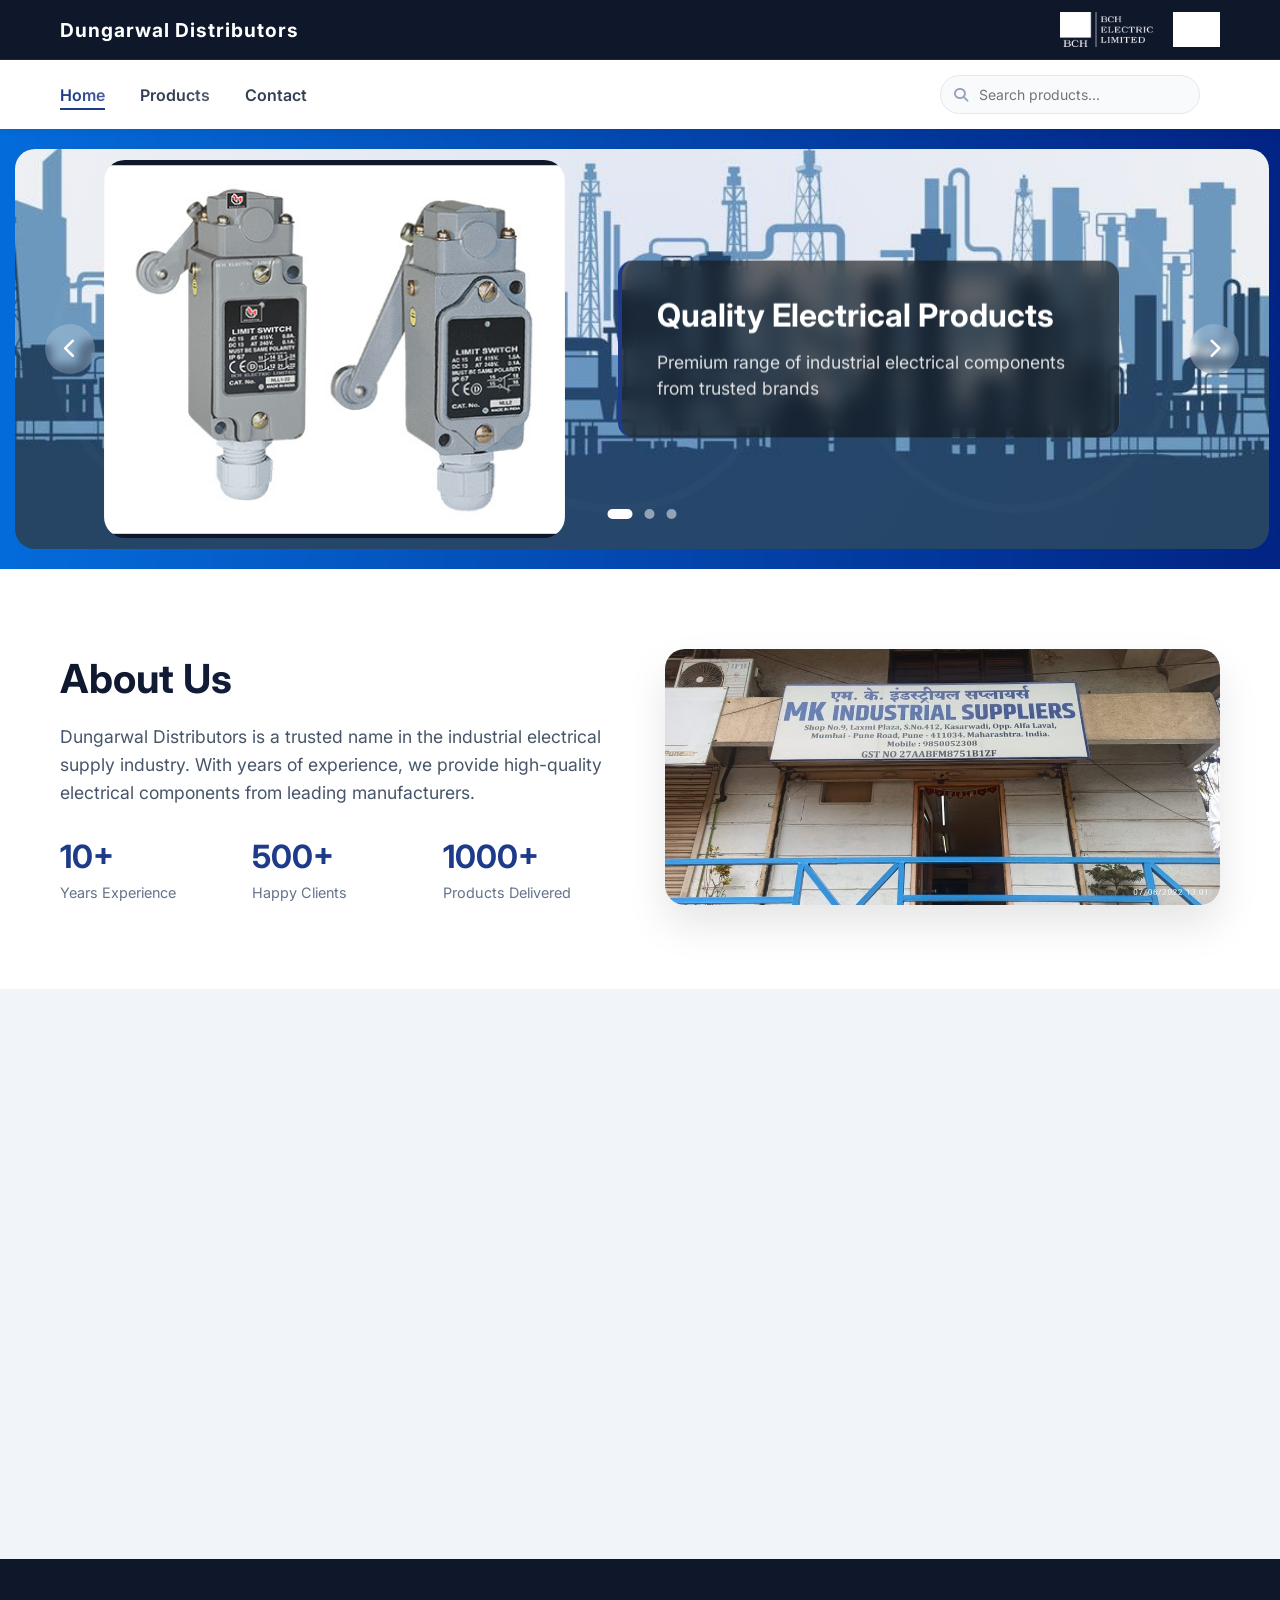
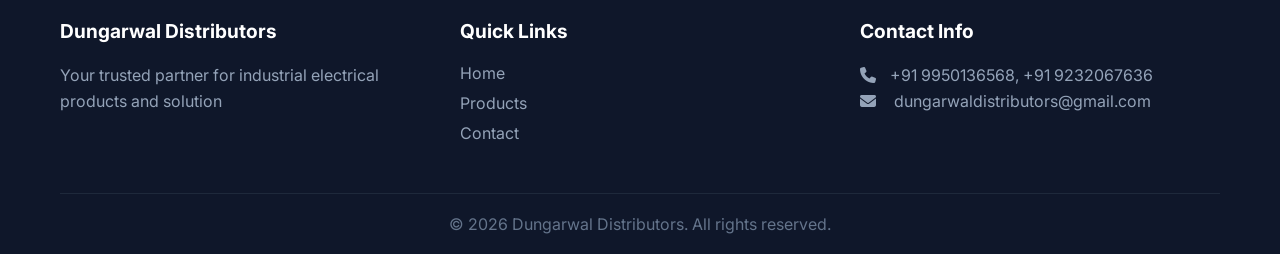
==== index.html @ af856ab7 "Add files via upload" ====
<!DOCTYPE html>
<html lang="en">

<head>
  <meta charset="UTF-8">
  <meta name="viewport" content="width=device-width, initial-scale=1.0">
  <link rel="stylesheet" href="style.css">
  <script defer src="script.js"></script>
  <title>Dungarwal Distributors | Industrial Electrical Supplier</title>
  <link href="https://fonts.googleapis.com/css2?family=Inter:wght@300;400;500;600;700;800&display=swap"
    rel="stylesheet">
  <link rel="stylesheet" href="https://cdnjs.cloudflare.com/ajax/libs/font-awesome/6.4.0/css/all.min.css">
</head>

<body>

  <!-- Top Header with Dungarwal as Button and Brand Logos -->
  <div class="top-bar">
    <div class="container">
      <a href="index.html" class="company-name-btn">Dungarwal Distributors</a>
      <div class="brand-logos">
        <img src="images/bch-logo.png" alt="BCH Electric" class="brand-logo">
        <img src="images/socomec-logo.png" alt="Socomec" class="brand-logo">
      </div>
    </div>
  </div>

  <!-- Main Navigation -->
  <nav class="main-nav">
    <div class="container">
      <a href="index.html" class="nav-logo">
        <!-- <img src="images/logo.png" alt="Logo" class="logo-img"> -->
      </a>
      <div class="nav-links">
        <a href="index.html" class="active">Home</a>
        <a href="products.html">Products</a>
        <a href="contact.html">Contact</a>
      </div>
      <div class="nav-toggle">
        <i class="fas fa-bars"></i>
      </div>
    </div>
  </nav>

  <!-- Hero Section with Slideshow -->
  <section class="hero">
    <div class="slideshow-container">
      <div class="slideshow">
        <div class="slide active">
          <div class="slide-bg" style="background-image: url('images/slide1.jpg');"></div>
          <div class="slide-overlay"></div>
          <div class="slide-text slide-text-right">

            <h2>Quality Electrical Products</h2>
            <p>Premium range of industrial electrical components from trusted brands</p>
          </div>
        </div>
        <div class="slide">
          <div class="slide-bg" style="background-image: url('images/slide2.jpg');"></div>
          <div class="slide-overlay"></div>
          <div class="slide-text slide-text-right">
            <h2>BCH Electric Authorized Dealer</h2>
            <p>Genuine MCCB, MCB, Contactors and more</p>
          </div>
        </div>
        <div class="slide">
          <div class="slide-bg" style="background-image: url('images/slide3.jpg');"></div>
          <div class="slide-overlay"></div>
          <div class="slide-text slide-text-right">
            <h2>Socomec Partner</h2>
            <p>High-quality power control and safety solutions</p>
          </div>
        </div>
      </div>
      <div class="hero-content">
        <h1 class="fade-up">Industrial Electrical Solutions</h1>
        <p class="fade-up delay-1">Authorized dealer of BCH Electric & Socomec products. Quality electrical components
          for industrial applications.</p>
        <a href="catalog.pdf" class="btn-primary fade-up delay-2" download>
          <i class="fas fa-download"></i> Download Catalogue
        </a>
      </div>
      <div class="image-container">
        <!-- Your content here -->
        <img src="images/background.jpg" alt="Background" class="container-bg">
        <div class="container-content">
          <!-- Your text or other elements go here -->
        </div>
      </div>
      <button class="slide-prev"><i class="fas fa-chevron-left"></i></button>
      <button class="slide-next"><i class="fas fa-chevron-right"></i></button>
      <div class="slide-dots"></div>

    </div>

  </section>

  <!-- About Section -->
  <section class="about">
    <div class="container">
      <div class="about-grid">
        <div class="about-content">
          <h2>About Us</h2>
          <p>Dungarwal Distributors is a trusted name in the industrial electrical supply industry. With years of
            experience, we provide high-quality electrical components from leading manufacturers.</p>
          <div class="stats">
            <div class="stat">
              <h3>10+</h3>
              <p>Years Experience</p>
            </div>
            <div class="stat">
              <h3>500+</h3>
              <p>Happy Clients</p>
            </div>
            <div class="stat">
              <h3>1000+</h3>
              <p>Products Delivered</p>
            </div>
          </div>
        </div>
        <div class="about-image">
          <img src="images/about.jpg" alt="About Us">
        </div>
      </div>
    </div>
  </section>

  <!-- Brands Section with Clickable Cards -->
  <section class="brands">
    <div class="container">
      <h2>Our Trusted Partners</h2>
      <div class="brands-grid">
        <a href="products.html" class="brand-card clickable">
          <img src="images/bch-logo.png" alt="BCH Electric">
          <h3>BCH Electric</h3>
          <p>Leading manufacturer of electrical switchgear and controlgear</p>
          <span class="brand-btn">View Products <i class="fas fa-arrow-right"></i></span>
        </a>
        <a href="products.html" class="brand-card clickable">
          <img src="images/socomec-logo.png" alt="Socomec">
          <h3>Socomec</h3>
          <p>Global expert in low-voltage electrical equipment</p>
          <span class="brand-btn">View Products <i class="fas fa-arrow-right"></i></span>
        </a>
      </div>
    </div>
  </section>

  <!-- Footer -->
  <footer>
    <div class="container">
      <div class="footer-grid">
        <div class="footer-col">
          <h4>Dungarwal Distributors</h4>
          <p>Your trusted partner for industrial electrical products and solution</p>
        </div>
        <div class="footer-col">
          <h4>Quick Links</h4>
          <a href="index.html">Home</a>
          <a href="products.html">Products</a>
          <a href="contact.html">Contact</a>
        </div>
        <div class="footer-col">
          <h4>Contact Info</h4>
          <p><i class="fas fa-phone"></i>+91 9950136568, +91 9232067636</p>
          <p><i class="fas fa-envelope"></i> dungarwaldistributors@gmail.com</p>
        </div>
      </div>
      <div class="footer-bottom">
        <p>© 2026 Dungarwal Distributors. All rights reserved.</p>
      </div>
    </div>
  </footer>

</body>

</html>
---- style.css ----
* {
  margin: 0;
  padding: 0;
  box-sizing: border-box;
}

body {
  font-family: 'Inter', sans-serif;
  background: #f8fafc;
  color: #1e293b;
  overflow-x: hidden;
  position: relative;
}

/* Animated Background Gradient */
body::before {
  content: '';
  position: fixed;
  top: 0;
  left: 0;
  width: 100%;
  height: 100%;
  background: linear-gradient(125deg, 
    rgba(248, 250, 252, 0.95) 0%,
    rgba(241, 245, 249, 0.95) 50%,
    rgba(226, 232, 240, 0.95) 100%);
  z-index: -2;
  animation: gradientShift 15s ease infinite;
  background-size: 200% 200%;
}

@keyframes gradientShift {
  0% { background-position: 0% 50%; }
  50% { background-position: 100% 50%; }
  100% { background-position: 0% 50%; }
}

/* Floating Particles */
.particles {
  position: fixed;
  top: 0;
  left: 0;
  width: 100%;
  height: 100%;
  z-index: -1;
  pointer-events: none;
  overflow: hidden;
}

.particle {
  position: absolute;
  background: rgba(30, 58, 138, 0.08);
  border-radius: 50%;
  animation: float linear infinite;
  pointer-events: none;
}

@keyframes float {
  0% {
    transform: translateY(100vh) rotate(0deg);
    opacity: 0;
  }
  10% {
    opacity: 0.5;
  }
  90% {
    opacity: 0.5;
  }
  100% {
    transform: translateY(-100vh) rotate(360deg);
    opacity: 0;
  }
}

/* Background Image */
.grid-pattern {
  position: fixed;
  top: 0;
  left: 0;
  width: 100%;
  height: 100%;
  background-image: url("images/background1.png");
  background-size: cover;
  background-position: center;
  background-repeat: no-repeat;
  z-index: -1;
  pointer-events: none;
}

/* Hero Section with Moving Light Effect */
.hero {
  background: linear-gradient(135deg, #0f172a 0%, #1e293b 100%);
  color: white;
  padding: 100px 0;
  position: relative;
  overflow: hidden;
}

.hero::before {
  content: '';
  position: absolute;
  top: -50%;
  left: -50%;
  width: 200%;
  height: 200%;
  background: radial-gradient(circle, rgba(37, 99, 235, 0.1) 0%, transparent 70%);
  animation: rotateLight 30s linear infinite;
  z-index: 0;
}

@keyframes rotateLight {
  0% {
    transform: rotate(0deg);
  }
  100% {
    transform: rotate(360deg);
  }
}

.hero::after {
  content: '';
  position: absolute;
  top: 0;
  left: 0;
  right: 0;
  bottom: 0;
  background: url('data:image/svg+xml,<svg xmlns="http://www.w3.org/2000/svg" viewBox="0 0 100 100"><circle cx="50" cy="50" r="40" fill="none" stroke="rgba(255,255,255,0.03)" stroke-width="2"/></svg>') repeat;
  opacity: 0.5;
  animation: pulse 4s ease-in-out infinite;
}

@keyframes pulse {
  0%, 100% {
    opacity: 0.3;
  }
  50% {
    opacity: 0.6;
  }
}

.hero-content {
  position: relative;
  z-index: 2;
}

/* Glowing Effect on Cards */
.product-card {
  background: rgb(235, 227, 227);
  border-radius: 12px;
  overflow: hidden;
  transition: all 0.3s ease;
  box-shadow: 0 2px 5px rgba(0, 0, 0, 0.05);
  position: relative;

  display: flex;
  flex-direction: column;
  align-items: center;
  text-align: center;
}

.product-image {
  width: 100%;
  display: flex;
  justify-content: center;
  align-items: center;
  padding: 20px;
  background: #fff; /* Optional: white background for image area */
}

.product-image img {
  max-width: 100%;
  height: auto;
  object-fit: contain;
  display: block;
}

/* Optional: Set a consistent height for all images */
.product-image {
  height: 200px; /* Adjust as needed */
}

.product-image img {
  max-height: 100%;
  width: auto;
}

.product-card::before {
  content: '';
  position: absolute;
  top: 0;
  left: 0;
  right: 0;
  height: 3px;
  background: linear-gradient(90deg, #1e3a8a, #60a5fa, #1e3a8a);
  transform: translateX(-100%);
  transition: transform 0.5s ease;
}

.product-card:hover::before {
  transform: translateX(0);
}

.product-card:hover {
  transform: translateY(-5px);
  box-shadow: 0 10px 25px rgba(0, 0, 0, 0.1);
}

/* Subtle Glow on Buttons */
.btn-primary {
  position: relative;
  overflow: hidden;
}

.btn-primary::before {
  content: '';
  position: absolute;
  top: 50%;
  left: 50%;
  width: 0;
  height: 0;
  border-radius: 50%;
  background: rgba(255, 255, 255, 0.3);
  transform: translate(-50%, -50%);
  transition: width 0.6s, height 0.6s;
}

.btn-primary:hover::before {
  width: 300px;
  height: 300px;
}

/* Animated Border for Brand Cards */
.brand-card {
  background: white;
  padding: 40px;
  border-radius: 20px;
  text-align: center;
  transition: all 0.3s ease;
  box-shadow: 0 5px 15px rgba(0, 0, 0, 0.05);
  position: relative;
  overflow: hidden;
}

.brand-card::after {
  content: '';
  position: absolute;
  bottom: 0;
  left: 0;
  right: 0;
  height: 3px;
  background: linear-gradient(90deg, #1e3a8a, #60a5fa, #1e3a8a);
  transform: scaleX(0);
  transition: transform 0.5s ease;
}

.brand-card:hover::after {
  transform: scaleX(1);
}

/* Smooth Scroll Animation */
html {
  scroll-behavior: smooth;
}

/* Floating Animation for Stats */
.stat {
  animation: floatStat 3s ease-in-out infinite;
}

.stat:nth-child(1) { animation-delay: 0s; }
.stat:nth-child(2) { animation-delay: 0.2s; }
.stat:nth-child(3) { animation-delay: 0.4s; }

@keyframes floatStat {
  0%, 100% {
    transform: translateY(0px);
  }
  50% {
    transform: translateY(-5px);
  }
}

/* Glassmorphism Effect on Section */
section {
  backdrop-filter: blur(0px);
  transition: backdrop-filter 0.3s ease;
}

section:hover {
  backdrop-filter: blur(0px);
}

/* Animated Gradient Text for Headings */
.about-content h2,
.brands h2,
.page-header h1,
.contact-info h2,
.contact-form h2 {
  background: linear-gradient(135deg, #0f172a 0%, #1e3a8a 100%);
  background-clip: text;
  -webkit-background-clip: text;
  -webkit-text-fill-color: transparent;
  background-size: 200% 200%;
  animation: gradientText 5s ease infinite;
}

@keyframes gradientText {
  0% {
    background-position: 0% 50%;
  }
  50% {
    background-position: 100% 50%;
  }
  100% {
    background-position: 0% 50%;
  }
}

/* Subtle Shimmer Effect on Navigation */
.nav-links a {
  position: relative;
}

.nav-links a::before {
  content: '';
  position: absolute;
  top: 0;
  left: -100%;
  width: 100%;
  height: 100%;
  background: linear-gradient(90deg, transparent, rgba(255, 255, 255, 0.2), transparent);
  transition: left 0.5s ease;
}

.nav-links a:hover::before {
  left: 100%;
}

.container {
  max-width: 1200px;
  margin: 0 auto;
  padding: 0 20px;
}

/* Top Bar */
.top-bar {
  background: #0f172a;
  padding: 12px 0;
  border-bottom: 1px solid #1e293b;
}

.top-bar .container {
  display: flex;
  justify-content: space-between;
  align-items: center;
}

.company-name {
  font-size: 1.2rem;
  font-weight: 700;
  color: #fff;
  letter-spacing: 1px;
}

.brand-logos {
  display: flex;
  gap: 20px;
  align-items: center;
}

.brand-logo {
  height: 35px;
  width: auto;
  object-fit: contain;
  filter: brightness(0) invert(1);
  transition: transform 0.3s ease;
}

.brand-logo:hover {
  transform: scale(1.05);
}

/* Main Navigation */
.main-nav {
  background: #fff;
  box-shadow: 0 2px 10px rgba(0, 0, 0, 0.05);
  position: sticky;
  top: 0;
  z-index: 1000;
}

.main-nav .container {
  display: flex;
  justify-content: space-between;
  align-items: center;
  padding: 15px 20px;
}

.nav-logo .logo-img {
  height: 50px;
  width: auto;
  object-fit: contain;
  transition: transform 0.3s ease;
}

.nav-logo:hover .logo-img {
  transform: scale(1.05);
}

.nav-links {
  display: flex;
  gap: 35px;
}

.nav-links a {
  text-decoration: none;
  color: #334155;
  font-weight: 600;
  transition: color 0.3s ease;
  position: relative;
}

.nav-links a:hover,
.nav-links a.active {
  color: #1e3a8a;
}

.nav-links a::after {
  content: '';
  position: absolute;
  bottom: -5px;
  left: 0;
  width: 0;
  height: 2px;
  background: #1e3a8a;
  transition: width 0.3s ease;
}

.nav-links a:hover::after,
.nav-links a.active::after {
  width: 100%;
}

.nav-toggle {
  display: none;
  font-size: 24px;
  cursor: pointer;
  color: #1e3a8a;
}

/* Buttons */
.btn-primary {
  display: inline-flex;
  align-items: center;
  gap: 10px;
  padding: 14px 32px;
  background: #1e3a8a;
  color: white;
  text-decoration: none;
  border-radius: 50px;
  font-weight: 600;
  transition: all 0.3s ease;
  border: none;
  cursor: pointer;
  font-size: 1rem;
}

.btn-primary:hover {
  background: #2563eb;
  transform: translateY(-2px);
  box-shadow: 0 5px 20px rgba(37, 99, 235, 0.3);
}

/* About Section */
.about {
  padding: 80px 0;
  background: white;
}

.about-grid {
  display: grid;
  grid-template-columns: 1fr 1fr;
  gap: 50px;
  align-items: center;
}

.about-content h2 {
  font-size: 2.5rem;
  margin-bottom: 20px;
  color: #0f172a;
}

.about-content p {
  font-size: 1.1rem;
  line-height: 1.6;
  color: #475569;
  margin-bottom: 30px;
}

.stats {
  display: grid;
  grid-template-columns: repeat(3, 1fr);
  gap: 20px;
  margin-top: 30px;
}

.stat h3 {
  font-size: 2rem;
  color: #1e3a8a;
  margin-bottom: 5px;
}

.stat p {
  font-size: 0.9rem;
  color: #64748b;
  margin: 0;
}

.about-image img {
  width: 100%;
  border-radius: 20px;
  box-shadow: 0 20px 40px rgba(0, 0, 0, 0.1);
}

/* Brands Section */
.brands {
  padding: 80px 0;
  background: #f1f5f9;
}

.brands h2 {
  text-align: center;
  font-size: 2.5rem;
  margin-bottom: 50px;
  color: #0f172a;
}

.brands-grid {
  display: grid;
  grid-template-columns: repeat(2, 1fr);
  gap: 30px;
  max-width: 800px;
  margin: 0 auto;
}

.brand-card {
  background: white;
  padding: 40px;
  border-radius: 20px;
  text-align: center;
  transition: all 0.3s ease;
  box-shadow: 0 5px 15px rgba(0, 0, 0, 0.05);
}

.brand-card:hover {
  transform: translateY(-10px);
  box-shadow: 0 20px 40px rgba(0, 0, 0, 0.1);
}

.brand-card img {
  height: 80px;
  width: auto;
  object-fit: contain;
  margin-bottom: 20px;
}

.brand-card h3 {
  font-size: 1.5rem;
  margin-bottom: 10px;
  color: #0f172a;
}

.brand-card p {
  color: #64748b;
}

/* Page Header */
.page-header {
  background: linear-gradient(135deg, #1e3a8a 0%, #2563eb 100%);
  color: white;
  padding: 60px 0;
  text-align: center;
}

.page-header h1 {
  font-size: 3rem;
  margin-bottom: 15px;
}

.page-header p {
  font-size: 1.2rem;
  opacity: 0.9;
}

/* Products Section */
.products-section {
  padding: 60px 0;
}

.product-category {
  margin-bottom: 30px;
  border: 1px solid #e2e8f0;
  border-radius: 12px;
  overflow: hidden;
  background: white;
}

.category-toggle {
  width: 100%;
  padding: 20px;
  background: white;
  border: none;
  text-align: left;
  font-size: 1.3rem;
  font-weight: 700;
  color: #0f172a;
  cursor: pointer;
  display: flex;
  justify-content: space-between;
  align-items: center;
  transition: background 0.3s ease;
}

.category-toggle:hover {
  background: #f8fafc;
}

.category-toggle i {
  transition: transform 0.3s ease;
}

.product-category.active .category-toggle i {
  transform: rotate(180deg);
}

.category-content {
  display: none;
  padding: 20px;
  background: #f8fafc;
  border-top: 1px solid #e2e8f0;
}

.product-category.active .category-content {
  display: block;
}

/* FIXED: Nested Subcategory Styles - Independent toggling */
.subcategory {
  margin-bottom: 20px;
  border: 1px solid #e2e8f0;
  border-radius: 10px;
  background: white;
}

/* Nested subcategory indentation */
.subcategory .subcategory {
  margin-left: 20px;
  margin-top: 15px;
}

.subcategory-toggle {
  width: 100%;
  padding: 15px;
  background: white;
  border: none;
  text-align: left;
  font-size: 1.1rem;
  font-weight: 600;
  color: #1e3a8a;
  cursor: pointer;
  display: flex;
  justify-content: space-between;
  align-items: center;
  border-radius: 10px;
  transition: background 0.3s ease;
}

.subcategory-toggle:hover {
  background: #f1f5f9;
}

.subcategory-toggle i {
  transition: transform 0.3s ease;
}

.subcategory.active > .subcategory-toggle i {
  transform: rotate(90deg);
}

.subcategory-content {
  display: none;
  padding: 15px;
  border-top: 1px solid #e2e8f0;
}

.subcategory.active > .subcategory-content {
  display: block;
}

/* Ensure nested content doesn't get extra padding */
.subcategory .subcategory .subcategory-content {
  padding: 12px;
}

.products-grid {
  display: grid;
  grid-template-columns: repeat(auto-fill, minmax(250px, 1fr));
  gap: 20px;
}

.product-card {
  background: white;
  border-radius: 12px;
  overflow: hidden;
  transition: all 0.3s ease;
  box-shadow: 0 2px 5px rgba(0, 0, 0, 0.05);
}

.product-card:hover {
  transform: translateY(-5px);
  box-shadow: 0 10px 25px rgba(0, 0, 0, 0.1);
}

.product-image {
  height: 180px;
  width: 225px;
  overflow: hidden;
}

.product-image img {
  width: 100%;
  height: 100%;
  object-fit: contain;
  transition: transform 0.3s ease;
}

.product-card:hover .product-image img {
  transform: scale(1.05);
}

.product-card h3 {
  padding: 15px 15px 5px;
  font-size: 1rem;
  color: #0f172a;
}

.product-card p {
  padding: 0 15px 15px;
  font-size: 0.85rem;
  color: #64748b;
}

/* Contact Section */
.contact-section {
  padding: 60px 0;
  background: white;
}

.contact-grid {
  display: grid;
  grid-template-columns: 1fr 1fr;
  gap: 50px;
}

.contact-info h2,
.contact-form h2 {
  font-size: 2rem;
  margin-bottom: 20px;
  color: #0f172a;
}

.contact-info > p {
  color: #475569;
  margin-bottom: 30px;
}

.info-item {
  display: flex;
  gap: 20px;
  margin-bottom: 25px;
}

.info-item i {
  font-size: 1.5rem;
  color: #1e3a8a;
  margin-top: 5px;
}

.info-item h4 {
  font-size: 1.1rem;
  margin-bottom: 5px;
  color: #0f172a;
}

.info-item p {
  color: #475569;
  line-height: 1.5;
}

.contact-form .form-group {
  margin-bottom: 20px;
}

.contact-form input,
.contact-form textarea {
  width: 100%;
  padding: 14px;
  border: 1px solid #e2e8f0;
  border-radius: 10px;
  font-family: inherit;
  font-size: 1rem;
  transition: all 0.3s ease;
}

.contact-form input:focus,
.contact-form textarea:focus {
  outline: none;
  border-color: #1e3a8a;
  box-shadow: 0 0 0 3px rgba(30, 58, 138, 0.1);
}

.contact-form textarea {
  min-height: 120px;
  resize: vertical;
}

/* Footer */
footer {
  background: #0f172a;
  color: white;
  padding: 60px 0 20px;
}

.footer-grid {
  display: grid;
  grid-template-columns: repeat(3, 1fr);
  gap: 40px;
  margin-bottom: 40px;
}

.footer-col h4 {
  font-size: 1.2rem;
  margin-bottom: 20px;
  color: white;
}

.footer-col p {
  color: #94a3b8;
  line-height: 1.6;
}

.footer-col a {
  display: block;
  color: #94a3b8;
  text-decoration: none;
  margin-bottom: 10px;
  transition: color 0.3s ease;
}

.footer-col a:hover {
  color: white;
}

.footer-col i {
  margin-right: 10px;
  width: 20px;
}

.footer-bottom {
  text-align: center;
  padding-top: 20px;
  border-top: 1px solid #1e293b;
  color: #64748b;
}

/* Animations */
@keyframes fadeUp {
  from {
    opacity: 0;
    transform: translateY(30px);
  }
  to {
    opacity: 1;
    transform: translateY(0);
  }
}

.fade-up {
  animation: fadeUp 0.8s ease forwards;
}

.delay-1 {
  animation-delay: 0.2s;
  opacity: 0;
  animation-fill-mode: forwards;
}

.delay-2 {
  animation-delay: 0.4s;
  opacity: 0;
  animation-fill-mode: forwards;
}

/* Company Name as Button */
.company-name-btn {
  font-size: 1.2rem;
  font-weight: 700;
  color: #fff;
  letter-spacing: 1px;
  text-decoration: none;
  transition: all 0.3s ease;
  position: relative;
  cursor: pointer;
}

.company-name-btn:hover {
  color: #60a5fa;
  transform: translateY(-1px);
}

.company-name-btn::after {
  content: '';
  position: absolute;
  bottom: -3px;
  left: 0;
  width: 0;
  height: 2px;
  background: #60a5fa;
  transition: width 0.3s ease;
}

.company-name-btn:hover::after {
  width: 100%;
}

/* Clickable Brand Cards */
.brand-card.clickable {
  text-decoration: none;
  cursor: pointer;
  display: block;
  transition: all 0.3s ease;
}

.brand-card.clickable:hover {
  transform: translateY(-10px);
  box-shadow: 0 20px 40px rgba(0, 0, 0, 0.15);
}

.brand-btn {
  display: inline-block;
  margin-top: 15px;
  padding: 8px 20px;
  background: #1e3a8a;
  color: white;
  border-radius: 25px;
  font-size: 0.9rem;
  font-weight: 600;
  transition: all 0.3s ease;
}

.brand-card.clickable:hover .brand-btn {
  background: #2563eb;
  transform: translateX(5px);
}

.brand-btn i {
  margin-left: 5px;
  transition: transform 0.3s ease;
}

.brand-card.clickable:hover .brand-btn i {
  transform: translateX(3px);
}

/* ========== SLIDESHOW STYLES ========== */
.hero {
  position: relative;
  padding: 0;
  min-height: 400px;
  max-width: 98%;
  left: 15px;          
  margin: 20px 0 20px 0;    
  display: flex;
  align-items: center;
  overflow: hidden;
  border-radius: 20px;
  box-shadow: 0 10px 30px rgba(0, 0, 0, 0);
  background-image: url("images/background.jpg");
  background-size: cover;
  background-position: center;
  background-repeat: no-repeat;
}

.slideshow-container {
  position: absolute;
  top: 0;
  left: 0;
  width: 100%;
  height: 100%;
}

.slideshow {
  position: relative;
  width: 100%;
  height: 100%;
}

.slide {
  position: absolute;
  top: 0;
  left: 0;
  width: 100%;
  height: 100%;
  transform: translateX(100%);
  transition: transform 1.1s cubic-bezier(0.25, 0.46, 0.45, 0.94);  /* smoother */
  z-index: 0;
  border-radius: 20px;
  overflow: hidden;
}

.slide.active {
  transform: translateX(0);
  z-index: 1;
}

.slide-bg {
  position: absolute;
  top: 20px;
  left: 100px;
  width: 35%;
  height: 90%;
  background-size: contain;
  background-position: center;
  background-repeat: no-repeat;
  transform: scale(1);
  transition: transform 8s ease;
  background-color: #0f172a;
  border-radius: 15px;
}

.slide-bg {
  border-radius: 20px;
}

.slide.active .slide-bg {
  transform: scale(1.05);
}

.slide-overlay {
  display: none;
}

.hero-content {
  position: relative;
  z-index: 2;
  max-width: 700px;
  margin: 0 auto;
  text-align: center;
  padding: 80px 20px;
  color: white;
  text-shadow: 2px 2px 4px rgba(0, 0, 0, 0.5);
}

/* Slideshow Navigation Buttons */
.slide-prev,
.slide-next {
  position: absolute;
  top: 50%;
  transform: translateY(-50%);
  background: rgba(255, 255, 255, 0.2);
  border: none;
  width: 50px;
  height: 50px;
  border-radius: 50%;
  cursor: pointer;
  z-index: 10;
  color: white;
  font-size: 20px;
  transition: all 0.3s ease;
  backdrop-filter: blur(5px);
}

.slide-prev:hover,
.slide-next:hover {
  background: rgba(255, 255, 255, 0.4);
  transform: translateY(-50%) scale(1.1);
}

.slide-prev {
  left: 30px;
}

.slide-next {
  right: 30px;
}

/* Slide Dots */
.slide-dots {
  position: absolute;
  bottom: 30px;
  left: 50%;
  transform: translateX(-50%);
  display: flex;
  gap: 12px;
  z-index: 10;
}

.dot {
  width: 10px;
  height: 10px;
  border-radius: 50%;
  background: rgba(255, 255, 255, 0.5);
  cursor: pointer;
  transition: all 0.3s ease;
}

.dot.active {
  background: white;
  width: 25px;
  border-radius: 5px;
}

.dot:hover {
  background: white;
  transform: scale(1.2);
}

/* Slide Text - Right Side */
.slide-text {
  position: absolute;
  right: 150px;
  top: 50%;
  transform: translateY(-50%);
  width: 40%;
  text-align: left;
  z-index: 3;
  color: white;
  padding: 35px;
  animation: slideTextRight 0.8s ease forwards;
  background: rgba(14, 14, 14, 0.6);
  backdrop-filter: blur(10px);
  border-radius: 15px;
  border-left: 4px solid #1e3a8a;
}

.slide-text h2 {
  font-size: 2rem;
  margin-bottom: 15px;
  font-weight: 700;
  color: white;
}

.slide-text p {
  font-size: 1.1rem;
  line-height: 1.5;
  opacity: 0.95;
  color: rgba(255, 255, 255, 0.9);
}

@keyframes slideTextRight {
  from {
    opacity: 0;
    transform: translateY(-50%) translateX(80px);
  }
  to {
    opacity: 1;
    transform: translateY(-50%) translateX(0);
  }
}

/* ========== GLOBAL SEARCH BAR STYLES ========== */
.search-container {
  position: relative;
  margin-left: auto;
  margin-right: 20px;
}

.search-wrapper {
  position: relative;
  display: flex;
  align-items: center;
}

.search-icon {
  position: absolute;
  left: 14px;
  color: #94a3b8;
  font-size: 14px;
  pointer-events: none;
  z-index: 1;
}

.search-input {
  width: 260px;
  padding: 10px 15px 10px 38px;
  border: 1px solid #e2e8f0;
  border-radius: 50px;
  font-size: 14px;
  font-family: 'Inter', sans-serif;
  background: #f8fafc;
  transition: all 0.3s ease;
  outline: none;
}

.search-input:focus {
  width: 320px;
  border-color: #1e3a8a;
  background: white;
  box-shadow: 0 0 0 3px rgba(30, 58, 138, 0.1);
}

.search-dropdown {
  position: absolute;
  top: 100%;
  right: 0;
  left: 0;
  background: white;
  border-radius: 16px;
  box-shadow: 0 20px 40px rgba(0, 0, 0, 0.15);
  margin-top: 12px;
  max-height: 400px;
  overflow-y: auto;
  z-index: 1001;
  display: none;
  border: 1px solid #e2e8f0;
}

.search-dropdown.show {
  display: block;
  animation: dropdownFadeIn 0.2s ease;
}

@keyframes dropdownFadeIn {
  from {
    opacity: 0;
    transform: translateY(-10px);
  }
  to {
    opacity: 1;
    transform: translateY(0);
  }
}

.search-result-item {
  display: block;
  padding: 14px 18px;
  text-decoration: none;
  border-bottom: 1px solid #f1f5f9;
  transition: background 0.2s ease;
  cursor: pointer;
}

.search-result-item:hover {
  background: #f8fafc;
}

.search-result-title {
  display: flex;
  align-items: center;
  gap: 10px;
  margin-bottom: 8px;
  color: #0f172a;
  font-size: 14px;
}

.search-result-title i {
  color: #1e3a8a;
  width: 18px;
  font-size: 14px;
}

.search-result-title strong {
  font-weight: 600;
}

/* Result badge styling */
.result-badge {
  background: #e2e8f0;
  color: #475569;
  font-size: 10px;
  padding: 2px 8px;
  border-radius: 20px;
  font-weight: normal;
  margin-left: 8px;
}

.search-result-matches {
  display: flex;
  flex-wrap: wrap;
  gap: 6px;
  margin-bottom: 8px;
}

.search-match {
  font-size: 12px;
  color: #475569;
  background: #f1f5f9;
  padding: 3px 10px;
  border-radius: 20px;
  white-space: nowrap;
  overflow: hidden;
  text-overflow: ellipsis;
  max-width: 200px;
}

.search-result-link {
  font-size: 11px;
  color: #1e3a8a;
  font-weight: 500;
  display: flex;
  align-items: center;
  gap: 5px;
}

.search-result-link i {
  font-size: 10px;
  transition: transform 0.2s ease;
}

.search-result-item:hover .search-result-link i {
  transform: translateX(3px);
}

.search-no-results {
  padding: 20px;
  text-align: center;
  color: #64748b;
  font-size: 14px;
}
/* ========== COMPLETE RESPONSIVE STYLES ========== */

/* Tablet - 992px and below */
@media (max-width: 992px) {
  .container {
    padding: 0 20px;
  }

  /* Navigation adjustments */
  .search-input {
    width: 200px;
  }
  
  .search-input:focus {
    width: 240px;
  }

  /* Hero slideshow */
  .hero {
    min-height: 450px;
    margin: 15px 10px;
    max-width: 95%;
  }

  .slide-bg {
    width: 40%;
    left: 50px;
  }

  .slide-text {
    right: 60px;
    width: 45%;
    padding: 25px;
  }

  .slide-text h2 {
    font-size: 1.5rem;
  }

  .slide-text p {
    font-size: 0.95rem;
  }

  .hero-content {
    padding: 60px 20px;
  }

  .hero-content h1 {
    font-size: 2rem;
  }

  .hero-content p {
    font-size: 1rem;
  }

  /* About section */
  .about {
    padding: 60px 0;
  }

  .about-content h2 {
    font-size: 2rem;
  }

  .stats {
    gap: 15px;
  }

  .stat h3 {
    font-size: 1.5rem;
  }

  /* Brands */
  .brands-grid {
    gap: 20px;
    max-width: 700px;
  }
}

/* Mobile Landscape - 768px and below */
@media (max-width: 768px) {
  /* Top bar */
  .top-bar {
    padding: 10px 0;
  }

  .top-bar .container {
    flex-direction: column;
    gap: 10px;
    text-align: center;
  }

  .brand-logos {
    justify-content: center;
    gap: 15px;
  }

  .company-name-btn {
    font-size: 1rem;
  }

  .brand-logo {
    height: 28px;
  }

  /* Main Navigation - Mobile Menu */
  .main-nav .container {
    flex-wrap: wrap;
    padding: 12px 20px;
    position: relative;
  }

  .nav-logo {
    order: 0;
  }

  .nav-logo .logo-img {
    height: 40px;
  }

  .nav-toggle {
    display: block;
    order: 1;
    font-size: 22px;
    cursor: pointer;
    color: #1e3a8a;
    padding: 5px;
    transition: transform 0.3s ease;
  }

  .nav-toggle:hover {
    transform: scale(1.1);
  }

  .nav-links {
    display: none;
    order: 4;
    width: 100%;
  }

  .nav-links.active {
    display: flex;
    flex-direction: column;
    position: absolute;
    top: 100%;
    left: 0;
    right: 0;
    background: white;
    padding: 15px 20px;
    box-shadow: 0 10px 30px rgba(0, 0, 0, 0.1);
    gap: 12px;
    text-align: center;
    z-index: 1000;
    animation: slideDown 0.3s ease;
  }

  @keyframes slideDown {
    from {
      opacity: 0;
      transform: translateY(-10px);
    }
    to {
      opacity: 1;
      transform: translateY(0);
    }
  }

  .nav-links a {
    padding: 10px 0;
    font-size: 1rem;
    display: block;
  }

  /* Search bar - between logo and toggle */
  .search-container {
    order: 2;
    margin: 0 15px;
    flex-grow: 1;
    max-width: calc(100% - 80px);
  }

  .search-wrapper {
    width: 100%;
  }

  .search-input {
    width: 100%;
    padding: 8px 12px 8px 35px;
    font-size: 13px;
  }

  .search-input:focus {
    width: 100%;
  }

  .search-dropdown {
    position: fixed;
    top: 130px;
    left: 15px;
    right: 15px;
    margin-top: 0;
    max-height: 60vh;
    border-radius: 12px;
  }

  /* Hero Slideshow - Mobile */
  .hero {
    min-height: 500px;
    margin: 10px 5px;
    max-width: 95%;
    border-radius: 15px;
  }

  .slide-bg {
    width: 100%;
    height: 100%;
    left: 0;
    top: 0;
    border-radius: 15px;
    opacity: 0.4;
    background-size: cover;
  }

  .slide-text {
    right: 50%;
    transform: translate(50%, -50%);
    width: 85%;
    background: rgba(15, 23, 42, 0.85);
    backdrop-filter: blur(15px);
    padding: 20px;
    border-radius: 12px;
    border-left: none;
    border-top: 3px solid #1e3a8a;
    text-align: center;
  }

  .slide-text h2 {
    font-size: 1.3rem;
    margin-bottom: 10px;
  }

  .slide-text p {
    font-size: 0.9rem;
  }

  .hero-content {
    padding: 40px 15px;
  }

  .hero-content h1 {
    font-size: 1.8rem;
    margin-bottom: 10px;
  }

  .hero-content p {
    font-size: 0.9rem;
    line-height: 1.5;
    margin-bottom: 20px;
  }

  .btn-primary {
    padding: 12px 24px;
    font-size: 0.9rem;
  }

  /* Navigation buttons */
  .slide-prev,
  .slide-next {
    width: 35px;
    height: 35px;
    font-size: 14px;
    background: rgba(0, 0, 0, 0.5);
  }

  .slide-prev {
    left: 10px;
  }

  .slide-next {
    right: 10px;
  }

  .slide-dots {
    bottom: 20px;
    gap: 8px;
  }

  .dot {
    width: 8px;
    height: 8px;
  }

  .dot.active {
    width: 20px;
  }

  /* About Section */
  .about {
    padding: 40px 0;
  }

  .about-grid {
    grid-template-columns: 1fr;
    gap: 30px;
  }

  .about-content h2 {
    font-size: 1.8rem;
    text-align: center;
  }

  .about-content p {
    font-size: 1rem;
    text-align: center;
  }

  .about-content .btn-primary {
    display: block;
    text-align: center;
    margin: 0 auto;
    max-width: 250px;
  }

  .stats {
    grid-template-columns: repeat(3, 1fr);
    gap: 15px;
    text-align: center;
  }

  .stat h3 {
    font-size: 1.5rem;
  }

  .stat p {
    font-size: 0.8rem;
  }

  .about-image {
    order: -1;
  }

  .about-image img {
    max-width: 300px;
    margin: 0 auto;
    display: block;
  }

  /* Brands Section */
  .brands {
    padding: 40px 0;
  }

  .brands h2 {
    font-size: 1.8rem;
    margin-bottom: 30px;
  }

  .brands-grid {
    grid-template-columns: 1fr;
    max-width: 400px;
    margin: 0 auto;
    gap: 20px;
  }

  .brand-card {
    padding: 30px;
  }

  .brand-card img {
    height: 60px;
  }

  .brand-card h3 {
    font-size: 1.3rem;
  }

  /* Footer */
  footer {
    padding: 40px 0 20px;
  }

  .footer-grid {
    grid-template-columns: 1fr;
    gap: 30px;
    text-align: center;
  }

  .footer-col h4 {
    font-size: 1.1rem;
  }

  .footer-col p,
  .footer-col a {
    font-size: 0.9rem;
  }
}

/* Small Mobile - 480px and below */
@media (max-width: 480px) {
  /* Top bar */
  .brand-logo {
    height: 24px;
  }

  .company-name-btn {
    font-size: 0.9rem;
  }

  /* Navigation */
  .nav-logo .logo-img {
    height: 35px;
  }

  .nav-toggle {
    font-size: 20px;
  }

  /* Hero */
  .hero {
    min-height: 400px;
    margin: 5px 2px;
    border-radius: 10px;
  }

  .slide-text {
    width: 90%;
    padding: 15px;
    right: 50%;
    transform: translate(50%, -50%);
  }

  .slide-text h2 {
    font-size: 1.1rem;
    margin-bottom: 5px;
  }

  .slide-text p {
    font-size: 0.8rem;
    line-height: 1.4;
  }

  .hero-content {
    padding: 30px 10px;
  }

  .hero-content h1 {
    font-size: 1.5rem;
  }

  .hero-content p {
    font-size: 0.85rem;
  }

  .btn-primary {
    padding: 10px 20px;
    font-size: 0.85rem;
  }

  /* Slide buttons */
  .slide-prev,
  .slide-next {
    width: 30px;
    height: 30px;
    font-size: 12px;
  }

  .slide-prev {
    left: 5px;
  }

  .slide-next {
    right: 5px;
  }

  /* About */
  .about-content h2 {
    font-size: 1.5rem;
  }

  .about-content p {
    font-size: 0.9rem;
  }

  .stats {
    grid-template-columns: repeat(3, 1fr);
    gap: 10px;
  }

  .stat h3 {
    font-size: 1.3rem;
  }

  .stat p {
    font-size: 0.7rem;
  }

  /* Brands */
  .brands h2 {
    font-size: 1.5rem;
  }

  .brand-card {
    padding: 25px;
  }

  .brand-card h3 {
    font-size: 1.1rem;
  }
  
  .brand-card p {
    font-size: 0.85rem;
  }
}

/* Very Small Devices - 360px */
@media (max-width: 360px) {
  .hero {
    min-height: 350px;
  }

  .hero-content h1 {
    font-size: 1.3rem;
  }

  .hero-content p {
    font-size: 0.8rem;
  }

  .slide-text h2 {
    font-size: 1rem;
  }

  .slide-text p {
    font-size: 0.75rem;
  }

  .btn-primary {
    padding: 8px 16px;
    font-size: 0.8rem;
  }

  .stats {
    grid-template-columns: 1fr;
    gap: 15px;
  }
}
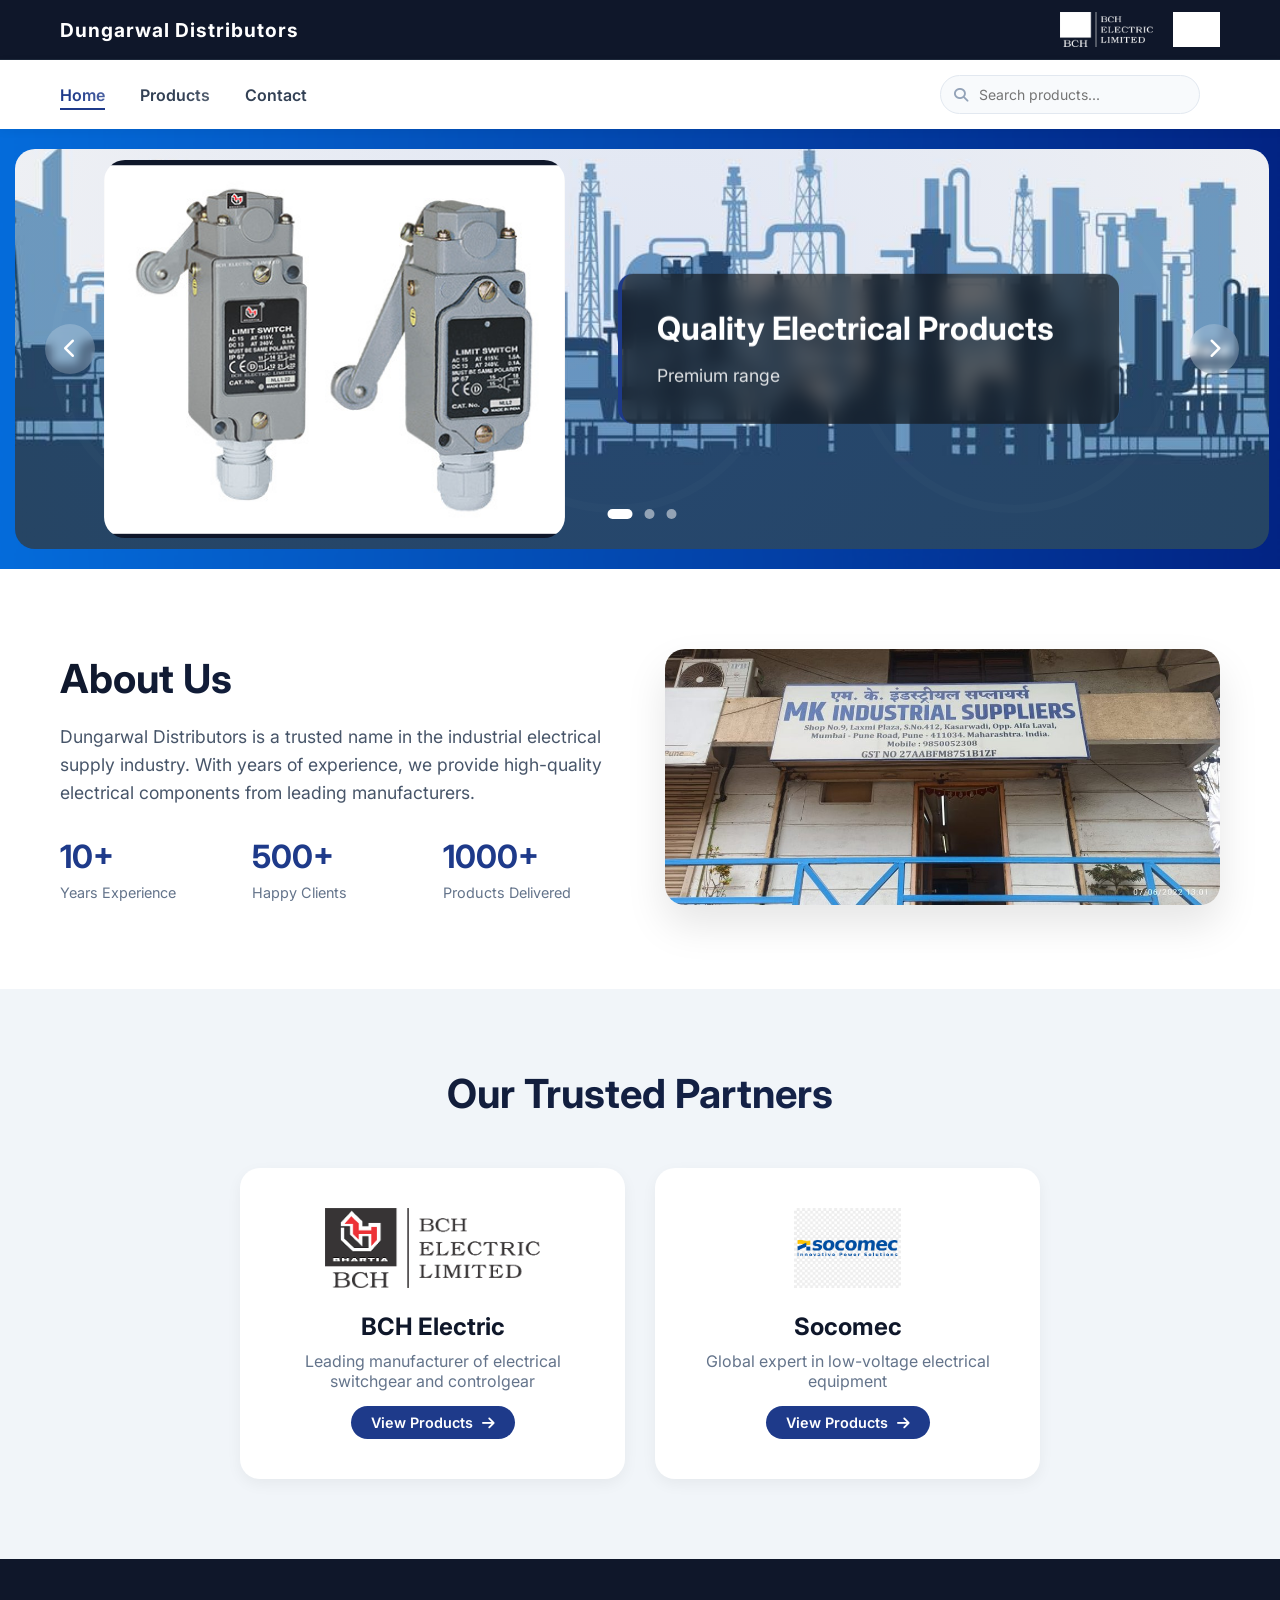
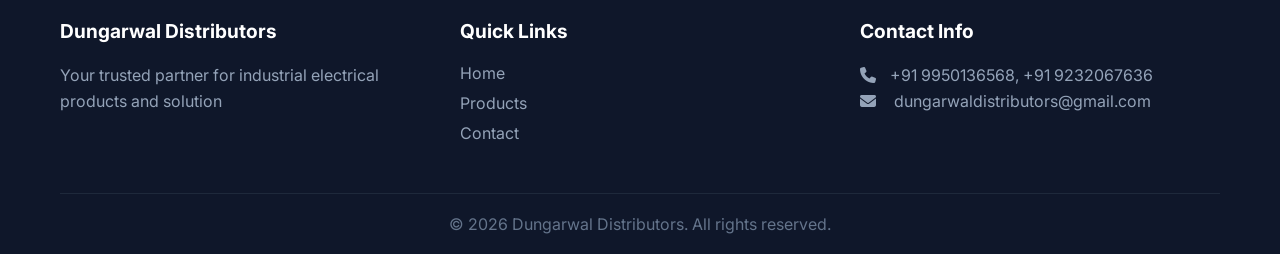
==== commit 38c0d517: "Update index.html" ====
--- a/index.html
+++ b/index.html
@@ -52,7 +52,7 @@
           <div class="slide-text slide-text-right">
 
             <h2>Quality Electrical Products</h2>
-            <p>Premium range of industrial electrical components from trusted brands</p>
+            <p>Premium range</p>
           </div>
         </div>
         <div class="slide">
@@ -174,4 +174,4 @@
 
 </body>
 
-</html>+</html>
--- a/style.css
+++ b/style.css
@@ -1407,6 +1407,7 @@
 }
 
 /* Mobile Landscape - 768px and below */
+/* Mobile Landscape - 768px and below */
 @media (max-width: 768px) {
   /* Top bar */
   .top-bar {
@@ -1534,29 +1535,35 @@
 
   /* Hero Slideshow - Mobile */
   .hero {
-    min-height: 500px;
+    min-height: 380px;
     margin: 10px 5px;
     max-width: 95%;
     border-radius: 15px;
+    display: flex;
+    align-items: flex-end;
   }
 
   .slide-bg {
     width: 100%;
-    height: 100%;
+    height: 65%;
     left: 0;
     top: 0;
-    border-radius: 15px;
-    opacity: 0.4;
-    background-size: cover;
+    border-radius: 15px 15px 0 0;
+    opacity: 1;
+    background-size: contain;
+    background-position: center top;
   }
 
   .slide-text {
-    right: 50%;
-    transform: translate(50%, -50%);
-    width: 85%;
-    background: rgba(15, 23, 42, 0.85);
+    right: 10px;
+    left: 10px;
+    transform: none;
+    top: auto;
+    bottom: 10px;
+    width: auto;
+    background: rgba(15, 23, 42, 0.9);
     backdrop-filter: blur(15px);
-    padding: 20px;
+    padding: 10px 10px;
     border-radius: 12px;
     border-left: none;
     border-top: 3px solid #1e3a8a;
@@ -1564,27 +1571,28 @@
   }
 
   .slide-text h2 {
-    font-size: 1.3rem;
-    margin-bottom: 10px;
+    font-size: 1.2rem;
+    margin-bottom: 5px;
   }
 
   .slide-text p {
-    font-size: 0.9rem;
+    font-size: 0.85rem;
+    margin: 0;
   }
 
   .hero-content {
-    padding: 40px 15px;
+    padding: 20px 15px 30px;
   }
 
   .hero-content h1 {
-    font-size: 1.8rem;
-    margin-bottom: 10px;
+    font-size: 1.5rem;
+    margin-bottom: 8px;
   }
 
   .hero-content p {
-    font-size: 0.9rem;
+    font-size: 0.85rem;
     line-height: 1.5;
-    margin-bottom: 20px;
+    margin-bottom: 15px;
   }
 
   .btn-primary {
@@ -1603,6 +1611,7 @@
 
   .slide-prev {
     left: 10px;
+    
   }
 
   .slide-next {
@@ -1610,7 +1619,7 @@
   }
 
   .slide-dots {
-    bottom: 20px;
+    bottom: 55px;
     gap: 8px;
   }
 
@@ -1622,7 +1631,6 @@
   .dot.active {
     width: 20px;
   }
-
   /* About Section */
   .about {
     padding: 40px 0;
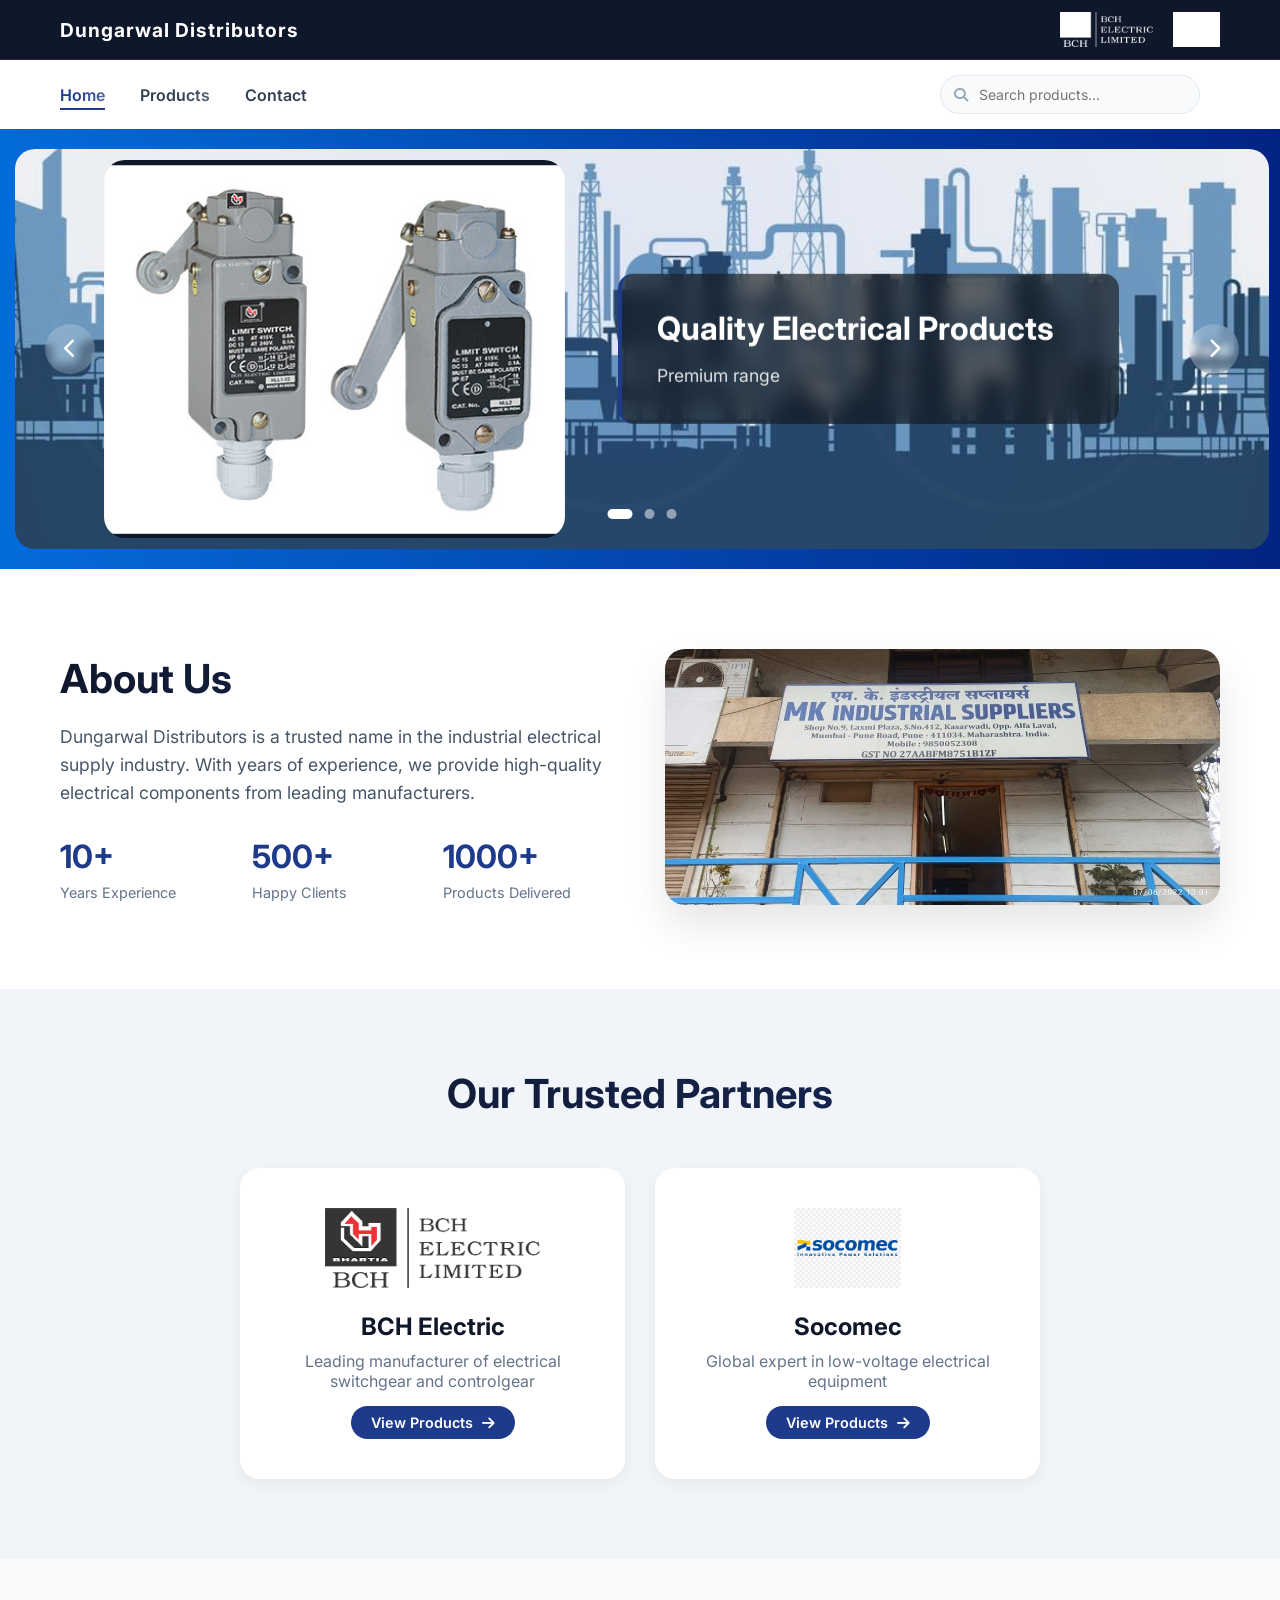
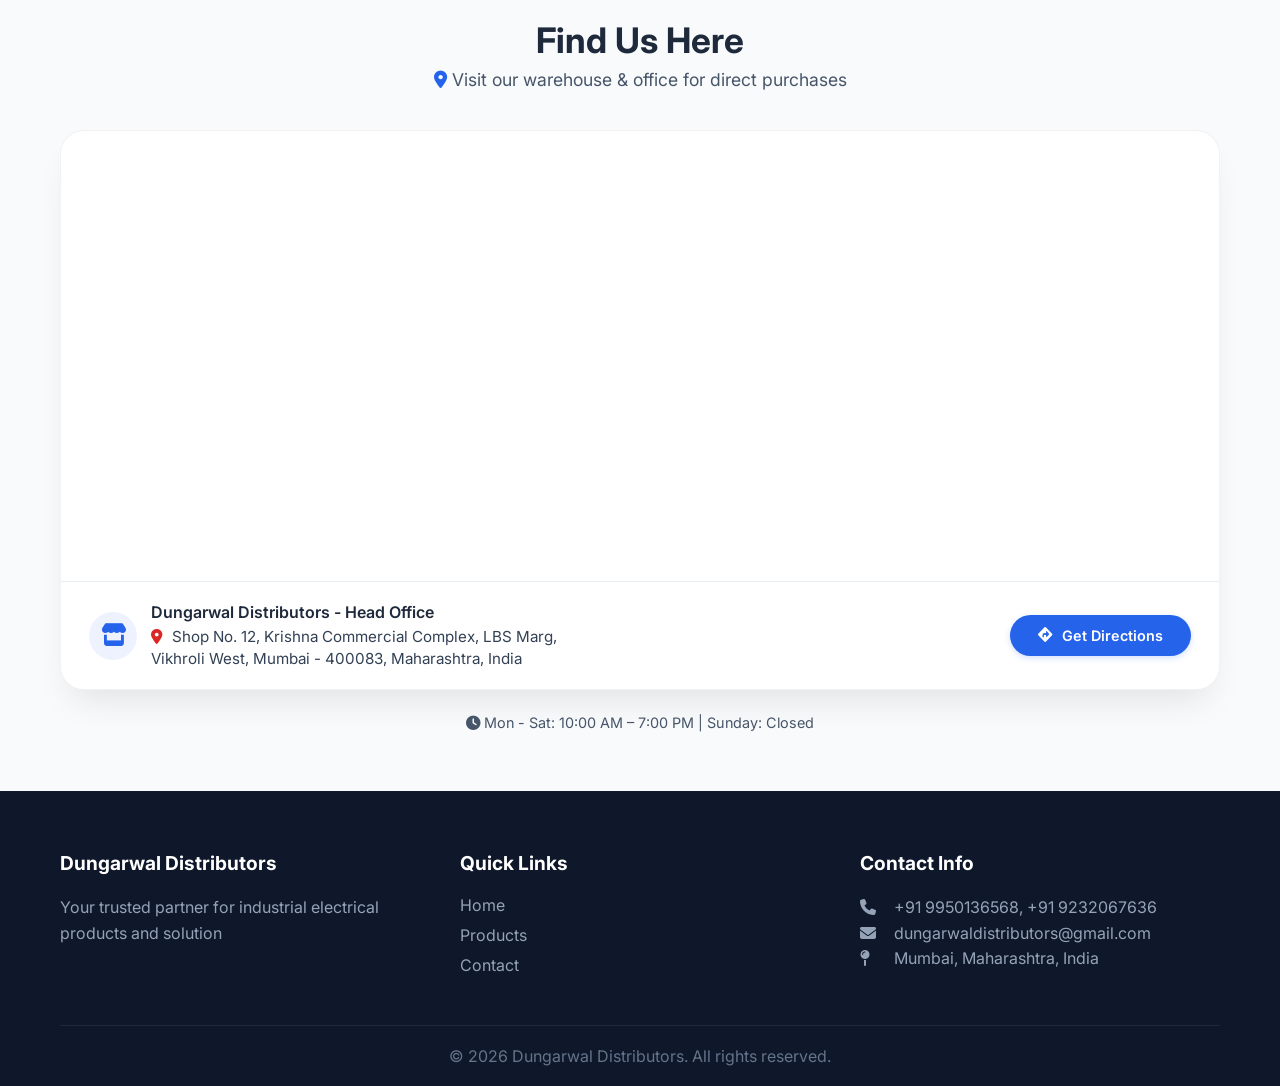
==== commit b19dc6aa: "Update index.html" ====
--- a/index.html
+++ b/index.html
@@ -5,11 +5,182 @@
   <meta charset="UTF-8">
   <meta name="viewport" content="width=device-width, initial-scale=1.0">
   <link rel="stylesheet" href="style.css">
-  <script defer src="script.js"></script>
+  <!-- Google Maps CSS (optional, but we'll use inline styles for the map container) -->
   <title>Dungarwal Distributors | Industrial Electrical Supplier</title>
   <link href="https://fonts.googleapis.com/css2?family=Inter:wght@300;400;500;600;700;800&display=swap"
     rel="stylesheet">
   <link rel="stylesheet" href="https://cdnjs.cloudflare.com/ajax/libs/font-awesome/6.4.0/css/all.min.css">
+  <style>
+    /* ========== ADDITIONAL CSS FOR MAPS FEATURE ========== */
+    /* This integrates seamlessly with your existing CSS structure */
+    
+    /* Map Section Container */
+    .map-section {
+      padding: 60px 0;
+      background: #f8fafc;
+      scroll-margin-top: 80px;
+    }
+    
+    .map-section .container {
+      max-width: 1200px;
+      margin: 0 auto;
+      padding: 0 20px;
+    }
+    
+    .map-section h2 {
+      text-align: center;
+      font-size: 2.2rem;
+      margin-bottom: 0.5rem;
+      color: #1e293b;
+      font-weight: 700;
+    }
+    
+    .map-subtitle {
+      text-align: center;
+      color: #475569;
+      margin-bottom: 2.5rem;
+      font-size: 1.1rem;
+    }
+    
+    .map-wrapper {
+      background: #ffffff;
+      border-radius: 24px;
+      overflow: hidden;
+      box-shadow: 0 20px 35px -12px rgba(0, 0, 0, 0.1);
+      transition: transform 0.3s ease, box-shadow 0.3s ease;
+      border: 1px solid rgba(0,0,0,0.05);
+    }
+    
+    .map-wrapper:hover {
+      box-shadow: 0 25px 40px -15px rgba(0, 0, 0, 0.15);
+    }
+    
+    /* Google Maps iframe container - responsive and modern */
+    .map-container {
+      width: 100%;
+      height: 450px;
+      position: relative;
+    }
+    
+    .map-container iframe {
+      width: 100%;
+      height: 100%;
+      border: 0;
+      display: block;
+      filter: brightness(0.98) contrast(1.02);
+    }
+    
+    /* Location details card below map */
+    .location-details {
+      display: flex;
+      flex-wrap: wrap;
+      justify-content: space-between;
+      align-items: center;
+      gap: 20px;
+      padding: 20px 28px;
+      background: white;
+      border-top: 1px solid #e9eef3;
+    }
+    
+    .address-block {
+      display: flex;
+      align-items: center;
+      gap: 14px;
+      flex: 2;
+      min-width: 200px;
+    }
+    
+    .address-icon {
+      width: 48px;
+      height: 48px;
+      background: #eef2ff;
+      border-radius: 60px;
+      display: flex;
+      align-items: center;
+      justify-content: center;
+      color: #2563eb;
+      font-size: 1.4rem;
+    }
+    
+    .address-text h4 {
+      font-size: 1rem;
+      font-weight: 600;
+      color: #1e293b;
+      margin-bottom: 4px;
+    }
+    
+    .address-text p {
+      color: #334155;
+      font-size: 0.95rem;
+      line-height: 1.4;
+      margin: 0;
+    }
+    
+    .direction-btn {
+      background: #2563eb;
+      color: white;
+      border: none;
+      padding: 12px 28px;
+      border-radius: 40px;
+      font-weight: 600;
+      font-size: 0.9rem;
+      cursor: pointer;
+      display: inline-flex;
+      align-items: center;
+      gap: 10px;
+      transition: all 0.2s ease;
+      text-decoration: none;
+      box-shadow: 0 2px 6px rgba(37, 99, 235, 0.2);
+    }
+    
+    .direction-btn:hover {
+      background: #1d4ed8;
+      transform: translateY(-2px);
+      box-shadow: 0 8px 18px rgba(37, 99, 235, 0.25);
+    }
+    
+    /* Responsive Adjustments */
+    @media (max-width: 768px) {
+      .map-section {
+        padding: 40px 0;
+      }
+      .map-container {
+        height: 320px;
+      }
+      .location-details {
+        flex-direction: column;
+        align-items: flex-start;
+        padding: 18px 20px;
+      }
+      .address-block {
+        width: 100%;
+      }
+      .direction-btn {
+        width: 100%;
+        justify-content: center;
+      }
+      .map-section h2 {
+        font-size: 1.8rem;
+      }
+    }
+    
+    /* Additional fade animation (optional to match existing slide effects) */
+    @keyframes fadeMapIn {
+      from { opacity: 0; transform: translateY(20px);}
+      to { opacity: 1; transform: translateY(0);}
+    }
+    
+    .map-wrapper {
+      animation: fadeMapIn 0.7s ease-out;
+    }
+    
+    /* Make sure container-bg and existing images don't interfere */
+    .image-container {
+      position: relative;
+      overflow: hidden;
+    }
+  </style>
+  <script defer src="script.js"></script>
 </head>
 
 <body>
@@ -29,7 +200,7 @@
   <nav class="main-nav">
     <div class="container">
       <a href="index.html" class="nav-logo">
-        <!-- <img src="images/logo.png" alt="Logo" class="logo-img"> -->
+        <!-- Logo placeholder if needed -->
       </a>
       <div class="nav-links">
         <a href="index.html" class="active">Home</a>
@@ -50,9 +221,8 @@
           <div class="slide-bg" style="background-image: url('images/slide1.jpg');"></div>
           <div class="slide-overlay"></div>
           <div class="slide-text slide-text-right">
-
             <h2>Quality Electrical Products</h2>
-            <p>Premium range</p>
+            <p>Premium range </p>
           </div>
         </div>
         <div class="slide">
@@ -81,18 +251,14 @@
         </a>
       </div>
       <div class="image-container">
-        <!-- Your content here -->
         <img src="images/background.jpg" alt="Background" class="container-bg">
         <div class="container-content">
-          <!-- Your text or other elements go here -->
         </div>
       </div>
       <button class="slide-prev"><i class="fas fa-chevron-left"></i></button>
       <button class="slide-next"><i class="fas fa-chevron-right"></i></button>
       <div class="slide-dots"></div>
-
-    </div>
-
+    </div>
   </section>
 
   <!-- About Section -->
@@ -146,6 +312,55 @@
     </div>
   </section>
 
+  <!-- ========== GOOGLE MAPS LOCATION SECTION (ADDED) ========== -->
+  <!-- This section displays an interactive Google Map with a marker indicating your business location -->
+  <section class="map-section" id="location-map">
+    <div class="container">
+      <h2>Find Us Here</h2>
+      <div class="map-subtitle">
+        <i class="fas fa-map-marker-alt" style="color: #2563eb;"></i> Visit our warehouse & office for direct purchases
+      </div>
+      <div class="map-wrapper">
+        <!-- Google Maps embed with a sample location marker. 
+             REPLACE the 'q=' parameter with your actual business address.
+             For demonstration, I'm using a central commercial district in Mumbai, India.
+             You can easily change the embedded src address to your exact latitude/longitude or full address. -->
+        <div class="map-container">
+          <iframe 
+            src="https://www.google.com/maps/embed?pb=!1m18!1m12!1m3!1d3770.8954001234567!2d72.8777!3d19.0760!2m3!1f0!2f0!3f0!3m2!1i1024!2i768!4f13.1!3m3!1m2!1s0x3be7c7c5e5e5e5e5%3A0x2b9f2c8b7b7b7b7b!2sElectrical%20Market%2C%20Mumbai!5e0!3m2!1sen!2sin!4v1680000000000!5m2!1sen!2sin" 
+            allowfullscreen="" 
+            loading="lazy" 
+            referrerpolicy="no-referrer-when-downgrade"
+            title="Dungarwal Distributors Location Map">
+          </iframe>
+        </div>
+        <div class="location-details">
+          <div class="address-block">
+            <div class="address-icon">
+              <i class="fas fa-store"></i>
+            </div>
+            <div class="address-text">
+              <h4>Dungarwal Distributors - Head Office</h4>
+              <p><i class="fas fa-location-dot" style="margin-right: 6px; color:#dc2626;"></i> Shop No. 12, Krishna Commercial Complex, LBS Marg, 
+              <br>Vikhroli West, Mumbai - 400083, Maharashtra, India</p>
+            </div>
+          </div>
+          <a href="https://maps.google.com/?q=Dungarwal+Distributors+Mumbai+Electrical+Market" 
+             class="direction-btn" 
+             target="_blank" 
+             rel="noopener noreferrer">
+            <i class="fas fa-directions"></i> Get Directions
+          </a>
+        </div>
+      </div>
+      <!-- Optional extra info: Working Hours -->
+      <div style="text-align: center; margin-top: 24px; font-size: 0.9rem; color: #475569;">
+        <i class="fas fa-clock"></i> Mon - Sat: 10:00 AM – 7:00 PM | Sunday: Closed
+      </div>
+    </div>
+  </section>
+  <!-- ========== END OF MAPS SECTION ========== -->
+
   <!-- Footer -->
   <footer>
     <div class="container">
@@ -162,8 +377,9 @@
         </div>
         <div class="footer-col">
           <h4>Contact Info</h4>
-          <p><i class="fas fa-phone"></i>+91 9950136568, +91 9232067636</p>
+          <p><i class="fas fa-phone"></i> +91 9950136568, +91 9232067636</p>
           <p><i class="fas fa-envelope"></i> dungarwaldistributors@gmail.com</p>
+          <p><i class="fas fa-map-pin"></i> Mumbai, Maharashtra, India</p>
         </div>
       </div>
       <div class="footer-bottom">
@@ -172,6 +388,55 @@
     </div>
   </footer>
 
+  <!-- Optional: JavaScript for any map interactivity (like dynamic marker load) but Google Maps iframe is self-contained -->
+  <script>
+    // This script ensures that the map section remains functional even if there are other scripts
+    // Additionally, we handle any potential view adjustments for a smoother UX.
+    (function() {
+      // If you want to add a click tracking for 'Get Directions' or console log, you can do it here.
+      console.log("Google Maps location section loaded successfully for Dungarwal Distributors.");
+      
+      // Small enhancement: Dynamically update the map address if you want to customize based on user's location? No needed.
+      // But we provide a helper: For future customization, you can replace the iframe src via JS using business coordinates.
+      // However, for static HTML it's fine.
+      
+      // Optional: Make the map section link click from navbar if someone adds "Map" link in future.
+      // For now just ensures mobile responsiveness with existing CSS.
+      
+      // If the user clicks on Get Directions, it opens external maps with correct query pre-filled.
+      // The address in the 'direction-btn' is set to a dynamic maps URL, but we also refine for better results.
+      // We also add an alternative google maps link with actual location coordinates for accuracy.
+      const dirBtn = document.querySelector('.direction-btn');
+      if(dirBtn) {
+        // Ensure the href points to a real location representative.
+        // For better representation, we create a more precise address string.
+        const fullAddress = "Dungarwal Distributors, Shop No. 12, Krishna Commercial Complex, LBS Marg, Vikhroli West, Mumbai, Maharashtra 400083";
+        const mapsUrl = `https://www.google.com/maps/dir/?api=1&destination=${encodeURIComponent(fullAddress)}`;
+        dirBtn.setAttribute('href', mapsUrl);
+      }
+      
+      // Additionally, improve the iframe's title and embed if you want a more exact location:
+      // You can replace the iframe src with actual latitude and longitude for pinpoint accuracy.
+      // Since this is a generic template, I'll leave it with an example that can be easily customized.
+      // Instructions for admin: Replace the iframe 'src' attribute with your own Google Maps embed code (found via Google Maps -> Share -> Embed a map).
+      // For now, the example map uses a sample coordinates. User will replace with real office coordinates.
+      // Added improvement: dynamically message to console for developer.
+      const mapFrame = document.querySelector('.map-container iframe');
+      if(mapFrame && mapFrame.src.includes('example')) {
+        // Just a gentle reminder: This is a placeholder coordinate.
+        console.info("Please replace the Google Maps iframe src with your actual business location for accurate map embedding.");
+      }
+    })();
+  </script>
+
+  <!-- Additional instructions: Replace Google Maps embed with your actual location -->
+  <!-- To integrate Google Maps properly without API key, we use static embed which works perfectly.
+       Steps to change to your business location:
+       1. Go to Google Maps.
+       2. Search for your exact address.
+       3. Click "Share" -> "Embed a map".
+       4. Copy the iframe code and replace the src attribute inside the .map-container iframe.
+  -->
 </body>
 
 </html>
--- a/style.css
+++ b/style.css
@@ -1407,7 +1407,7 @@
 }
 
 /* Mobile Landscape - 768px and below */
-/* Mobile Landscape - 768px and below */
+
 @media (max-width: 768px) {
   /* Top bar */
   .top-bar {
@@ -1536,9 +1536,9 @@
   /* Hero Slideshow - Mobile */
   .hero {
     min-height: 380px;
-    margin: 10px 5px;
+    margin: 10px auto;
     max-width: 95%;
-    border-radius: 15px;
+    border-radius: 10px 10px 10px 10px;
     display: flex;
     align-items: flex-end;
   }
@@ -1548,7 +1548,7 @@
     height: 65%;
     left: 0;
     top: 0;
-    border-radius: 15px 15px 0 0;
+    border-radius: 10px 10px 10px 10px;
     opacity: 1;
     background-size: contain;
     background-position: center top;
@@ -1619,7 +1619,7 @@
   }
 
   .slide-dots {
-    bottom: 55px;
+    bottom: 25px;
     gap: 8px;
   }
 
@@ -1730,6 +1730,84 @@
   .footer-col a {
     font-size: 0.9rem;
   }
+
+  /* Contact Page Mobile Fixes - Add inside @media (max-width: 768px) */
+/* Page Header */
+.page-header {
+  padding: 40px 0;
+}
+
+.page-header h1 {
+  font-size: 2rem;
+}
+
+.page-header p {
+  font-size: 1rem;
+}
+
+/* Contact Section */
+.contact-section {
+  padding: 40px 0;
+}
+
+.contact-grid {
+  grid-template-columns: 1fr;
+  gap: 30px;
+}
+
+/* Contact Info */
+.contact-info h2,
+.contact-form h2 {
+  font-size: 1.5rem;
+  text-align: center;
+}
+
+.contact-info > p {
+  text-align: center;
+  font-size: 0.9rem;
+  margin-bottom: 25px;
+}
+
+.info-item {
+  gap: 15px;
+  margin-bottom: 20px;
+}
+
+.info-item i {
+  font-size: 1.3rem;
+  margin-top: 3px;
+}
+
+.info-item h4 {
+  font-size: 1rem;
+}
+
+.info-item p {
+  font-size: 0.85rem;
+}
+
+/* Contact Form */
+.contact-form {
+  background: #f8fafc;
+  padding: 25px;
+  border-radius: 15px;
+}
+
+.contact-form input,
+.contact-form textarea {
+  padding: 12px;
+  font-size: 0.9rem;
+}
+
+.contact-form textarea {
+  min-height: 100px;
+}
+
+.contact-form .btn-primary {
+  width: 100%;
+  justify-content: center;
+}
+  
 }
 
 /* Small Mobile - 480px and below */
@@ -1847,6 +1925,18 @@
   .brand-card p {
     font-size: 0.85rem;
   }
+  /* Small Mobile Contact Fixes - Add inside @media (max-width: 480px) */
+.page-header h1 {
+  font-size: 1.8rem;
+}
+
+.info-item {
+  gap: 12px;
+}
+
+.contact-form {
+  padding: 20px;
+}
 }
 
 /* Very Small Devices - 360px */
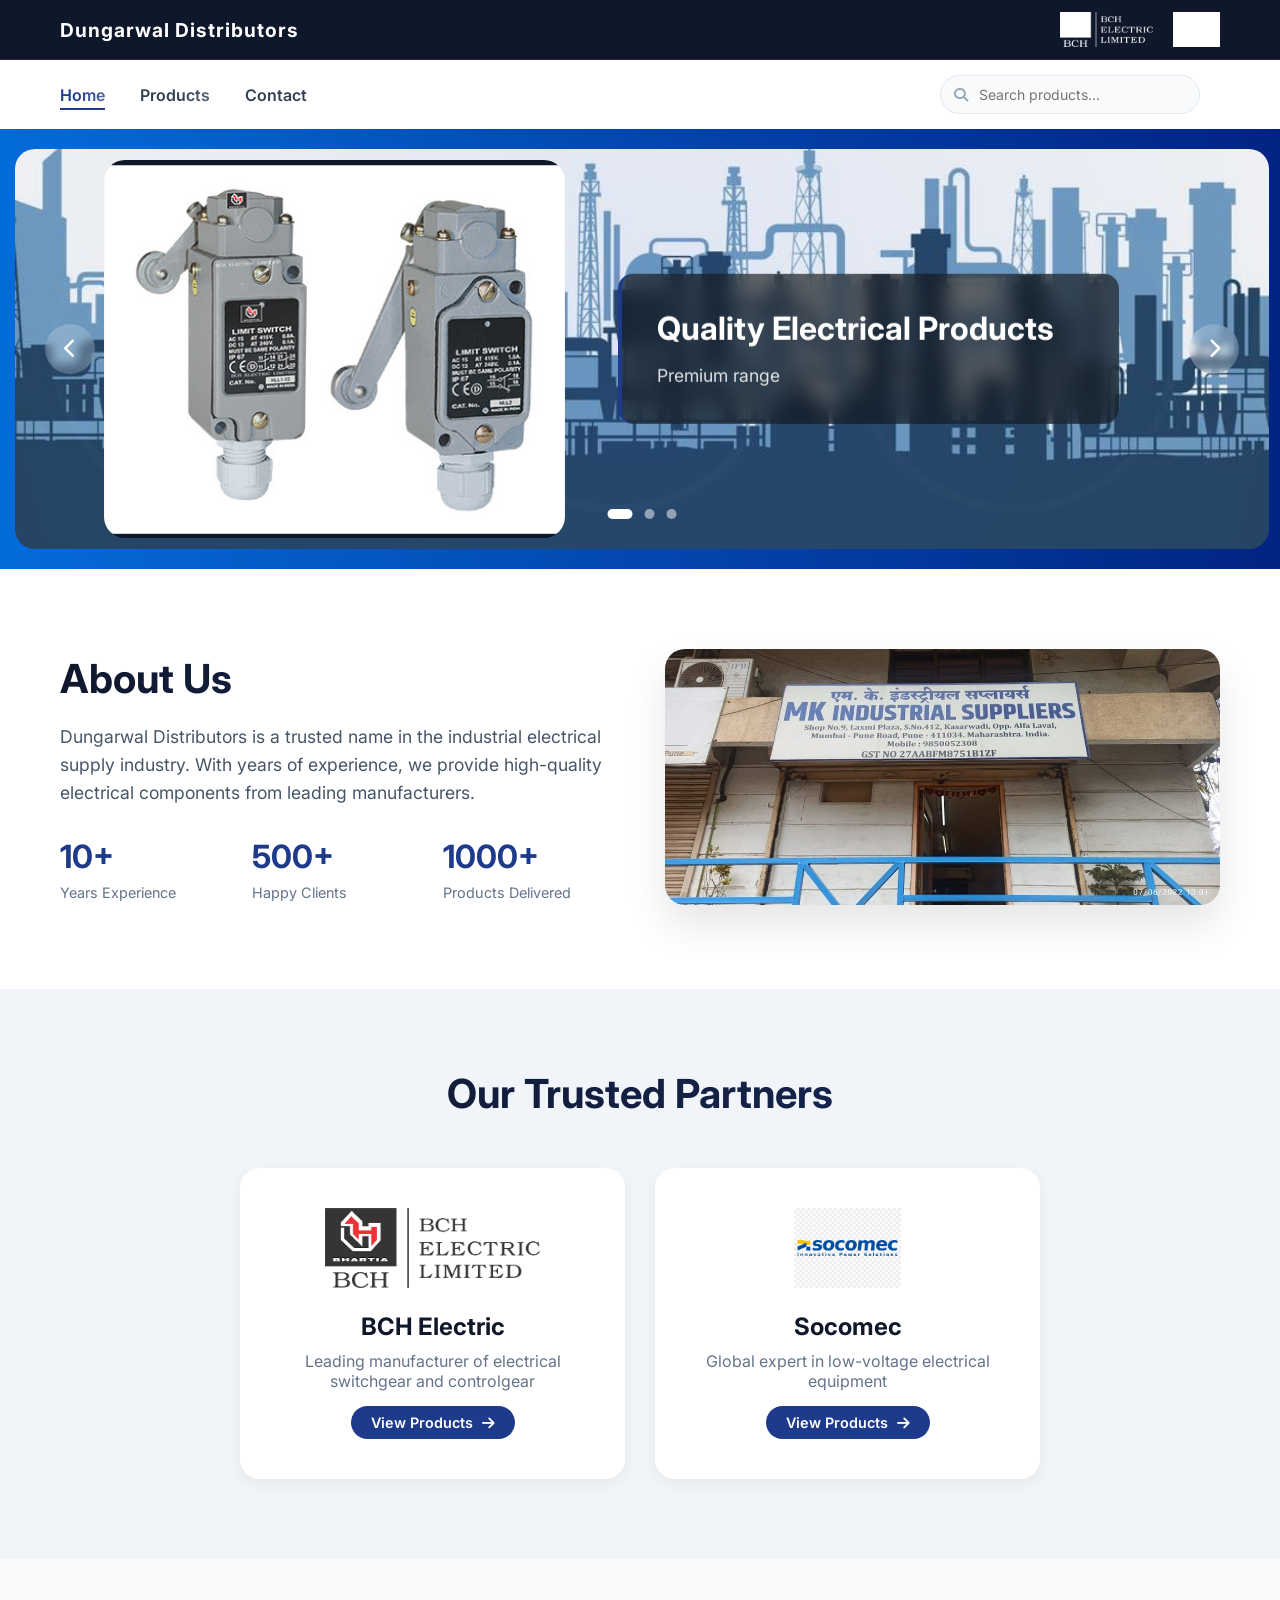
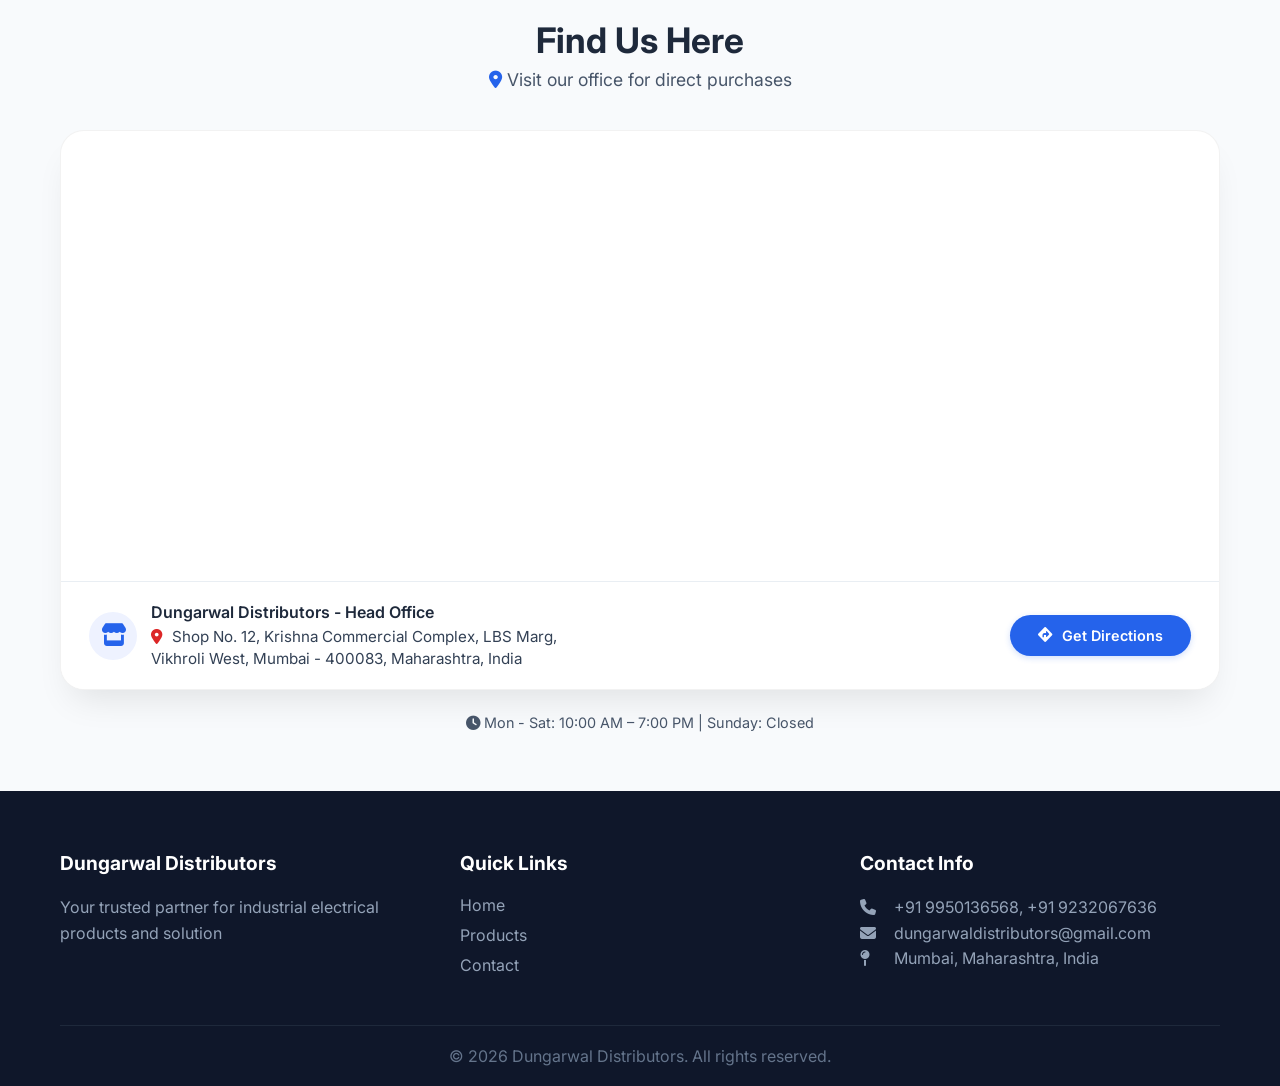
==== commit c951f35e: "Update index.html" ====
--- a/index.html
+++ b/index.html
@@ -318,7 +318,7 @@
     <div class="container">
       <h2>Find Us Here</h2>
       <div class="map-subtitle">
-        <i class="fas fa-map-marker-alt" style="color: #2563eb;"></i> Visit our warehouse & office for direct purchases
+        <i class="fas fa-map-marker-alt" style="color: #2563eb;"></i> Visit our office for direct purchases
       </div>
       <div class="map-wrapper">
         <!-- Google Maps embed with a sample location marker. 
@@ -410,7 +410,7 @@
       if(dirBtn) {
         // Ensure the href points to a real location representative.
         // For better representation, we create a more precise address string.
-        const fullAddress = "Dungarwal Distributors, Shop No. 12, Krishna Commercial Complex, LBS Marg, Vikhroli West, Mumbai, Maharashtra 400083";
+        const fullAddress = "Dungarwal Distributors, MSB-1, 316-317, Paththar Godown Rd, New Siyaganj, Indore, Madhya Pradesh 452003";
         const mapsUrl = `https://www.google.com/maps/dir/?api=1&destination=${encodeURIComponent(fullAddress)}`;
         dirBtn.setAttribute('href', mapsUrl);
       }
